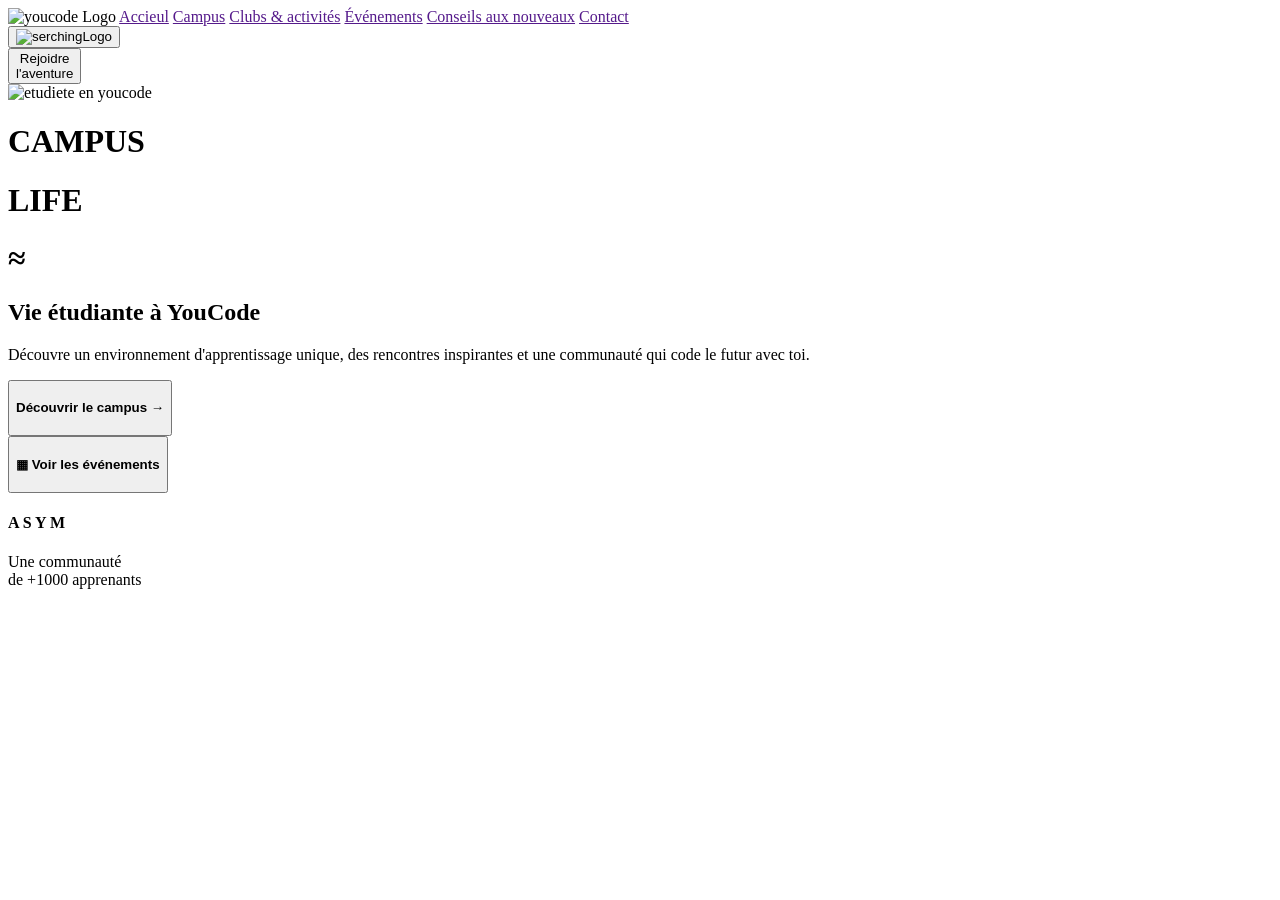
==== index.html @ dc903fa4 "des modifications + and finish hero section" ====
<!DOCTYPE html>
<html>
    
<head>
    <meta charset="UTF-8">
    <meta name="viewport" content="width=device-width, initial-scale=1.0">
    <title>youcode</title>
</head>
<body>
    <header>
        <div>
            <img src="images/youcodeLogo.png" alt="youcode Logo" width="120" height="25">
            <a href="" width="50" height="11" >Accieul</a>
            <a href="" width="60" height="11">Campus</a>
            <a href="" width="99" height="11">Clubs & activités</a>
            <a href="" width="80" height="11">Événements</a>
            <a href="" width="130" height="11">Conseils aux nouveaux</a>
            <a href="" width="65" height="11">Contact</a>
            <div>
                <button class="serchinglogo">
                    <img src="images/serchingLogo.png" alt="serchingLogo" width="42" height="36">
                </button>
            </div>
            <div>
                <button class="inscription">Rejoidre<br>l'aventure</button>
            </div>
        </div>
    </header>
    <div>
        <div>
            <img src="images/firstAff.jpg" alt="etudiete en youcode" width="589" height="461">
        </div>
        <div>
            <h1>CAMPUS</h1>
        </div>
        <div>
            <h1>LIFE</h1>
        </div>
        <div>
            <h1>≈</h1>
        </div>  
        <div>
            <h2>Vie étudiante à YouCode</h2>
        </div>  
        <div>
            <p>
            Découvre un environnement d'apprentissage unique,
            des rencontres inspirantes et une communauté qui code
            le futur avec toi.
            </p>
        </div>
        <div>
            <button>
                <h4>Découvrir le campus →</h4>
            </button>
        </div>
        <div>
            <button>
                <h4>▦  Voir les événements</h4>
            </button>
        </div>
        <div>
            <h4>A S Y M</h4>
        </div>
        <div>
            <p>Une communauté<br>
                de +1000 apprenants
            </p>
        </div>
    </div>
    


</body>
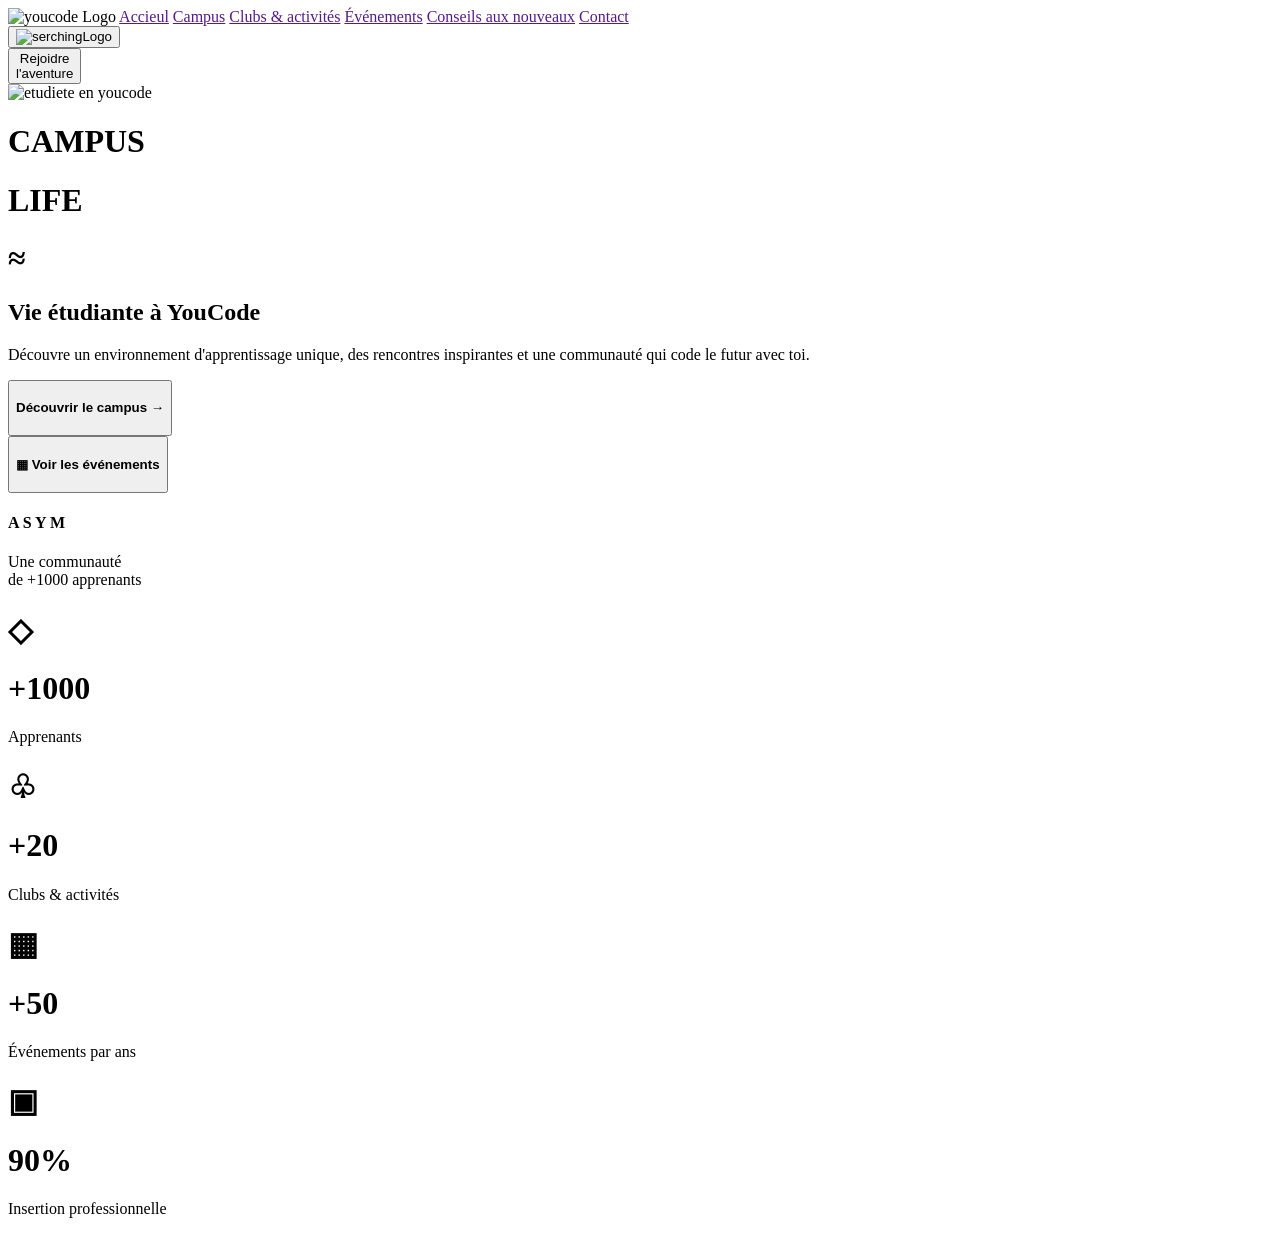
==== commit 4864d2e1: "adding the third part" ====
--- a/index.html
+++ b/index.html
@@ -68,7 +68,30 @@
             </p>
         </div>
     </div>
-    
+    <div>
+        <div>
+            <div><h1>◇</h1></div>
+            <div><h1>+1000</h1></div>
+            <div><p>Apprenants</p></div>
+        </div>
+        <div>
+            <div><h1>♧</h1></div>
+            <div><h1>+20</h1></div>
+            <div><p>Clubs & activités</p></div>
+        </div>
+        <div>
+            <div><h1>▦</h1></div>
+            <div><h1>+50</h1></div>
+            <div><p>Événements par ans</p></div>
+        </div>
+        <div>
+            <div><h1>▣</h1></div>
+            <div><h1>90%</h1></div>
+            <div><p>Insertion professionnelle</p></div>
+        </div>
+
+    </div>
+
 
 
 </body>
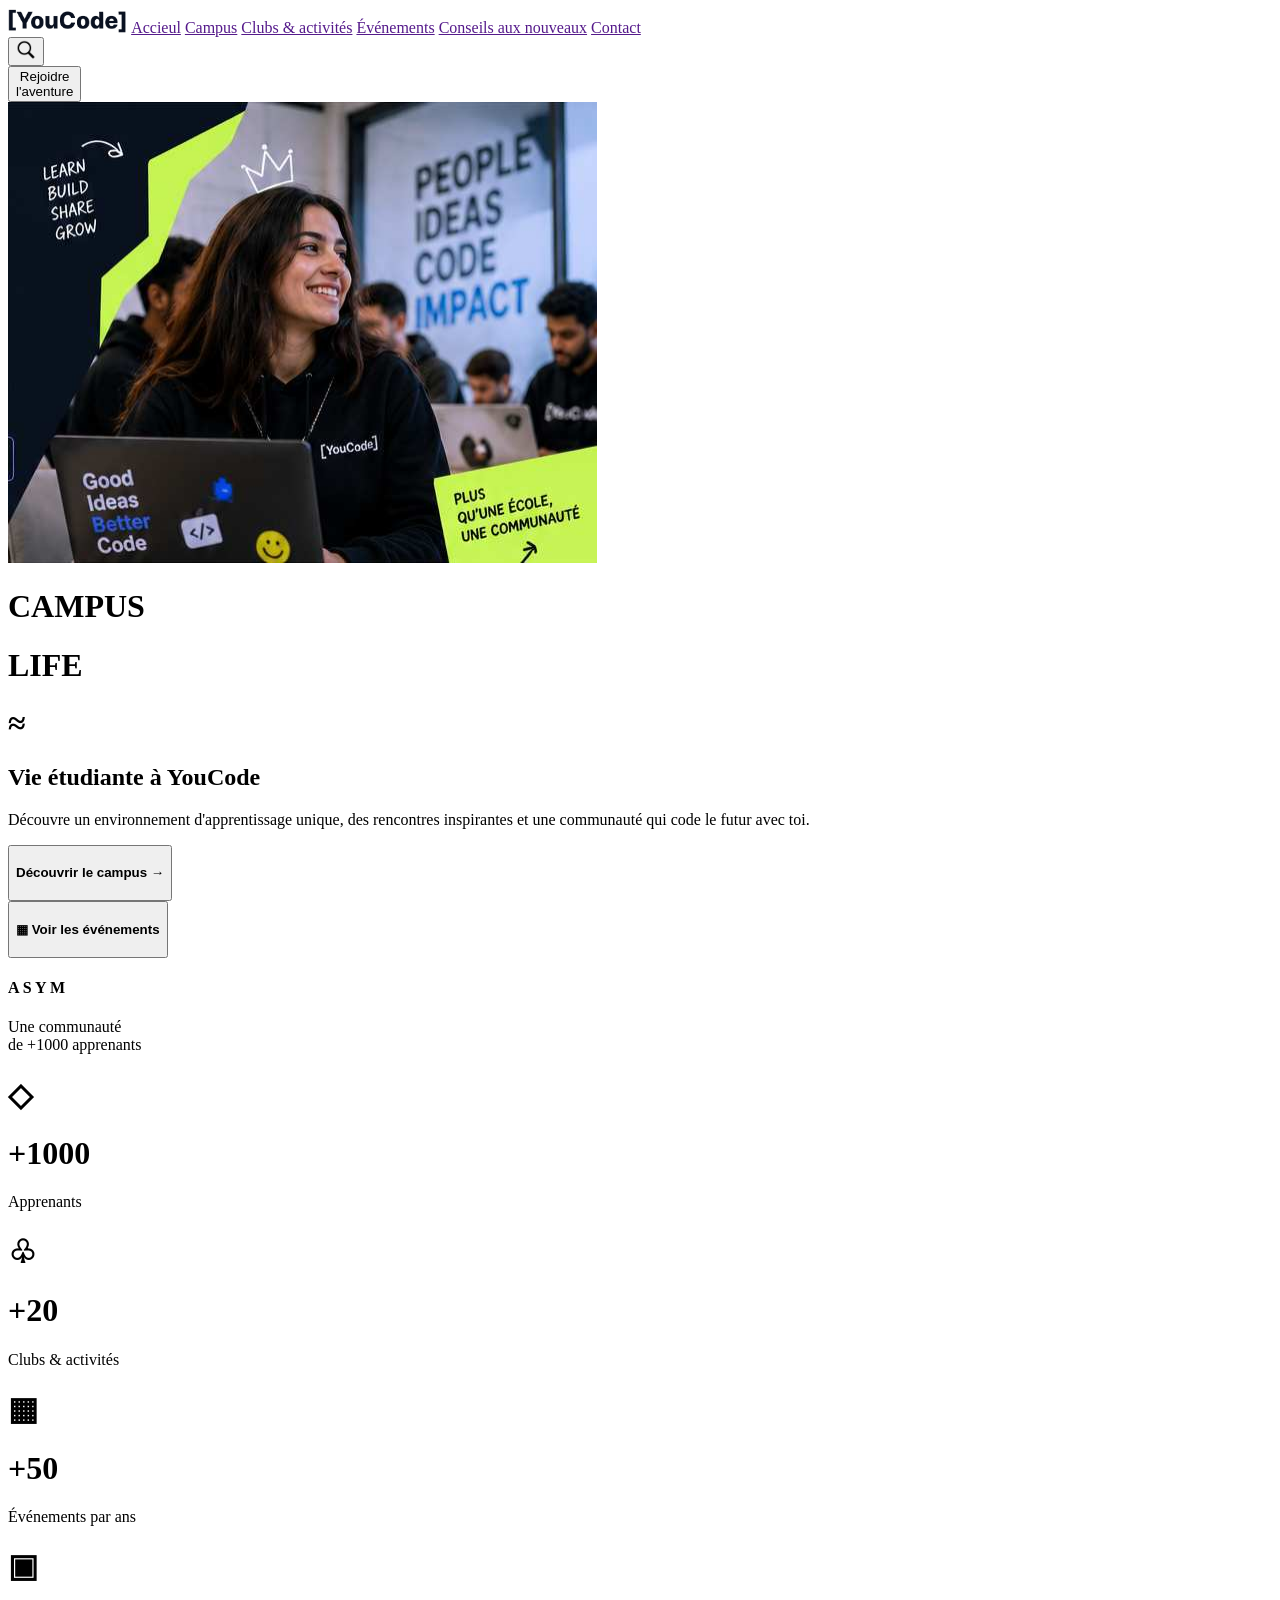
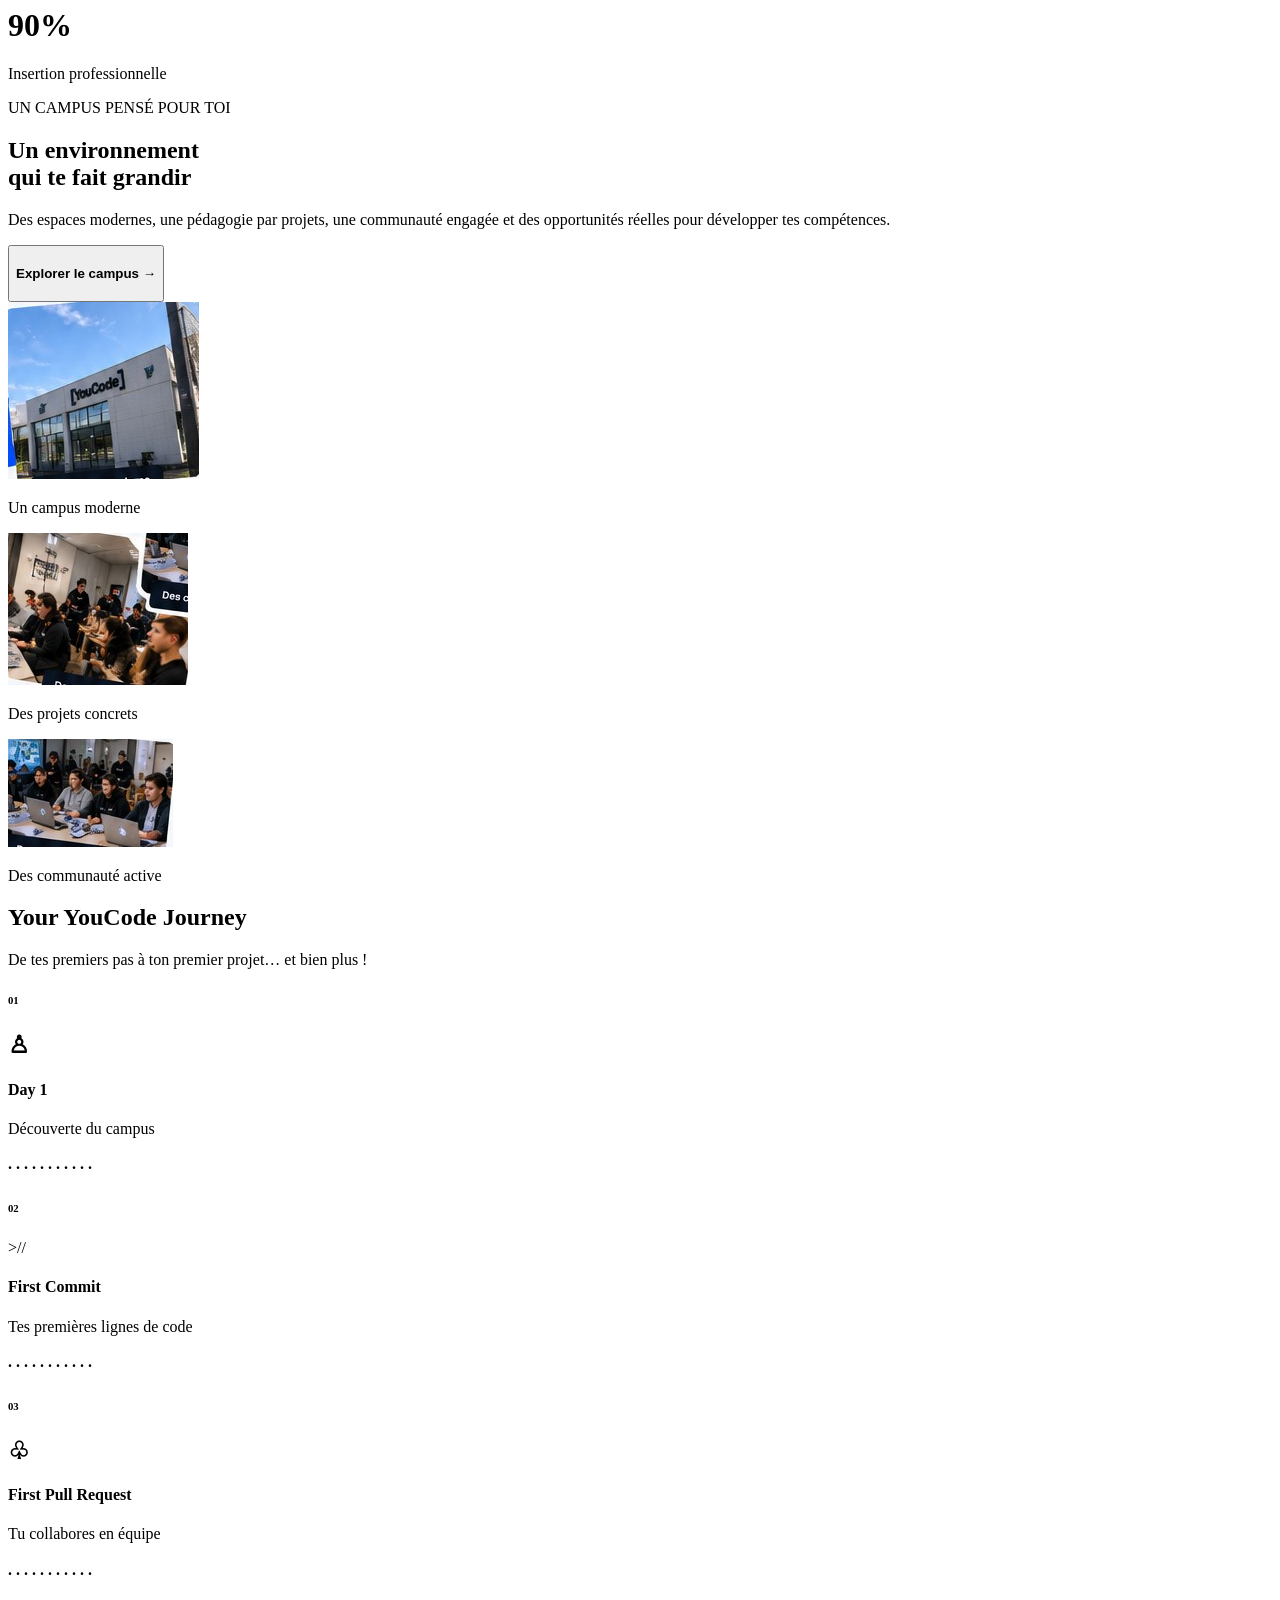
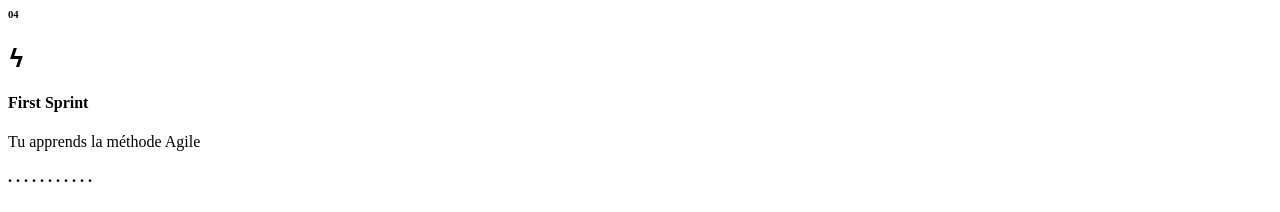
==== commit dda93a7f: "rename the sections to and now working on parcours (liste ordonnée)" ====
--- a/index.html
+++ b/index.html
@@ -1,24 +1,25 @@
 <!DOCTYPE html>
 <html>
-    
+
 <head>
     <meta charset="UTF-8">
     <meta name="viewport" content="width=device-width, initial-scale=1.0">
-    <title>youcode</title>
+    <title>Accieul</title>
 </head>
+
 <body>
     <header>
         <div>
             <img src="images/youcodeLogo.png" alt="youcode Logo" width="120" height="25">
-            <a href="" width="50" height="11" >Accieul</a>
-            <a href="" width="60" height="11">Campus</a>
-            <a href="" width="99" height="11">Clubs & activités</a>
-            <a href="" width="80" height="11">Événements</a>
-            <a href="" width="130" height="11">Conseils aux nouveaux</a>
-            <a href="" width="65" height="11">Contact</a>
+            <a href="" >Accieul</a>
+            <a href="" >Campus</a>
+            <a href="" >Clubs & activités</a>
+            <a href="" >Événements</a>
+            <a href="" >Conseils aux nouveaux</a>
+            <a href="" >Contact</a>
             <div>
                 <button class="serchinglogo">
-                    <img src="images/serchingLogo.png" alt="serchingLogo" width="42" height="36">
+                    <img src="images/serchingLogo.png" alt="serchingLogo" width="20" height="20">
                 </button>
             </div>
             <div>
@@ -26,72 +27,268 @@
             </div>
         </div>
     </header>
-    <div>
-        <div>
-            <img src="images/firstAff.jpg" alt="etudiete en youcode" width="589" height="461">
-        </div>
-        <div>
-            <h1>CAMPUS</h1>
-        </div>
-        <div>
-            <h1>LIFE</h1>
-        </div>
-        <div>
-            <h1>≈</h1>
-        </div>  
-        <div>
-            <h2>Vie étudiante à YouCode</h2>
-        </div>  
+
+    <section1>
+        <div>
+            <div>
+                <img src="images/firstAff.jpg" alt="etudiete en youcode" width="589" height="461">
+            </div>
+            <div>
+                <h1>CAMPUS</h1>
+            </div>
+            <div>
+                <h1>LIFE</h1>
+            </div>
+            <div>
+                <h1>≈</h1>
+            </div>
+            <div>
+                <h2>Vie étudiante à YouCode</h2>
+            </div>
+            <div>
+                <p>
+                    Découvre un environnement d'apprentissage unique,
+                    des rencontres inspirantes et une communauté qui code
+                    le futur avec toi.
+                </p>
+            </div>
+            <div>
+                <button>
+                    <h4>Découvrir le campus →</h4>
+                </button>
+            </div>
+            <div>
+                <button>
+                    <h4>▦ Voir les événements</h4>
+                </button>
+            </div>
+            <div>
+                <h4>A S Y M</h4>
+            </div>
+            <div>
+                <p>Une communauté<br>
+                    de +1000 apprenants
+                </p>
+            </div>
+        </div>
+
+    </section1>
+    <section2>
+        <div>
+            <div>
+                <div>
+                    <h1>◇</h1>
+                </div>
+                <div>
+                    <h1>+1000</h1>
+                </div>
+                <div>
+                    <p>Apprenants</p>
+                </div>
+            </div>
+            <div>
+                <div>
+                    <h1>♧</h1>
+                </div>
+                <div>
+                    <h1>+20</h1>
+                </div>
+                <div>
+                    <p>Clubs & activités</p>
+                </div>
+            </div>
+            <div>
+                <div>
+                    <h1>▦</h1>
+                </div>
+                <div>
+                    <h1>+50</h1>
+                </div>
+                <div>
+                    <p>Événements par ans</p>
+                </div>
+            </div>
+            <div>
+                <div>
+                    <h1>▣</h1>
+                </div>
+                <div>
+                    <h1>90%</h1>
+                </div>
+                <div>
+                    <p>Insertion professionnelle</p>
+                </div>
+            </div>
+        </div>
+
+    </section2>
+    <section3>
+        <div><p>UN CAMPUS PENSÉ POUR TOI</p></div>
+        <div><h2>Un environnement<br>
+            qui te fait grandir</h2>
+        </div>
+        <div><p>Des espaces modernes, une pédagogie par projets,
+            une communauté engagée et des opportunités
+            réelles pour développer tes compétences.</p>
+        </div>
+        <div>
+            <button>
+                <h4>
+                Explorer le campus →
+                </h4>
+            </button>
+        </div>
+        <div>
+            <img src="images/pic3.jpg" alt="un campus moderne">
+        </div>
+        <div>
+            <p>Un campus moderne</p>
+        </div>
+        <div>
+            <img src="images/pic2.jpg" alt="Des projets concrets">
+        </div>
         <div>
             <p>
-            Découvre un environnement d'apprentissage unique,
-            des rencontres inspirantes et une communauté qui code
-            le futur avec toi.
+               Des projets concrets 
             </p>
         </div>
         <div>
-            <button>
-                <h4>Découvrir le campus →</h4>
-            </button>
-        </div>
-        <div>
-            <button>
-                <h4>▦  Voir les événements</h4>
-            </button>
-        </div>
-        <div>
-            <h4>A S Y M</h4>
-        </div>
-        <div>
-            <p>Une communauté<br>
-                de +1000 apprenants
+            <img src="images/pic1.jpg" alt="Des communauté active">
+        </div>
+        <div>
+            <p>
+                Des communauté active
             </p>
         </div>
-    </div>
-    <div>
-        <div>
-            <div><h1>◇</h1></div>
-            <div><h1>+1000</h1></div>
-            <div><p>Apprenants</p></div>
-        </div>
-        <div>
-            <div><h1>♧</h1></div>
-            <div><h1>+20</h1></div>
-            <div><p>Clubs & activités</p></div>
-        </div>
-        <div>
-            <div><h1>▦</h1></div>
-            <div><h1>+50</h1></div>
-            <div><p>Événements par ans</p></div>
-        </div>
-        <div>
-            <div><h1>▣</h1></div>
-            <div><h1>90%</h1></div>
-            <div><p>Insertion professionnelle</p></div>
-        </div>
-
-    </div>
-
-
-
-</body>
+    </section3>
+    <section4>
+        <div>
+            <h2>
+                Your YouCode Journey
+            </h2>
+        </div>
+        <div>
+            <p>
+                De tes premiers pas à ton premier projet… et bien plus !
+            </p>
+        </div>
+        <div>
+            <div>
+                <h6>
+                    01
+                </h6>
+            </div>
+            <div>
+                <h2>
+                    ♙
+                </h2>
+            </div>
+            <div>
+                <h4>
+                    Day 1
+                </h4>
+            </div>
+            <div>
+                <p>
+                    Découverte
+                    du campus
+                </p>
+            </div>
+            <div>
+                <h4>
+                    · · · · · · · · · · ·
+                </h4>
+            </div>
+        </div>
+        <div>
+            <div>
+                <h6>
+                    02
+                </h6>
+            </div>
+            <div>
+                >//     
+            </div>
+            <div>
+                <h4>First Commit</h4>
+            </div>
+            <div>
+                <p>
+                    Tes premières
+                    lignes de code
+                </p>
+            </div>
+            <div>
+                <h4>
+                    · · · · · · · · · · ·
+                </h4>
+            </div>
+        </div>
+        <div>
+            <div>
+                <h6>
+                    03
+                </h6>
+            </div>
+            <div>
+                <h2>
+                    ♧
+                </h2>
+            </div>
+            <div>
+                <h4>
+                    First Pull Request
+                </h4>
+            </div>
+            <div>
+                <p>
+                    Tu collabores
+                    en équipe
+                </p>
+            </div>
+            <div>
+                <h4>
+                    · · · · · · · · · · ·
+                </h4>
+            </div>
+        </div>
+        <div>
+            <div>
+                <h6>
+                    04
+                </h6>
+            </div>
+            <div>
+                <h2>
+                    ϟ
+                </h2>
+            </div>
+            <div>
+                <h4>
+                    First Sprint
+                </h4>
+            </div>
+            <div>
+                <p>
+                    Tu apprends
+                    la méthode Agile
+                </p>
+            </div>
+            <div>
+                <h4>
+                    · · · · · · · · · · ·
+                </h4>
+            </div>
+        </div>
+        <div>
+
+
+            
+        </div>
+    </section4>
+
+    
+
+
+
+</body>
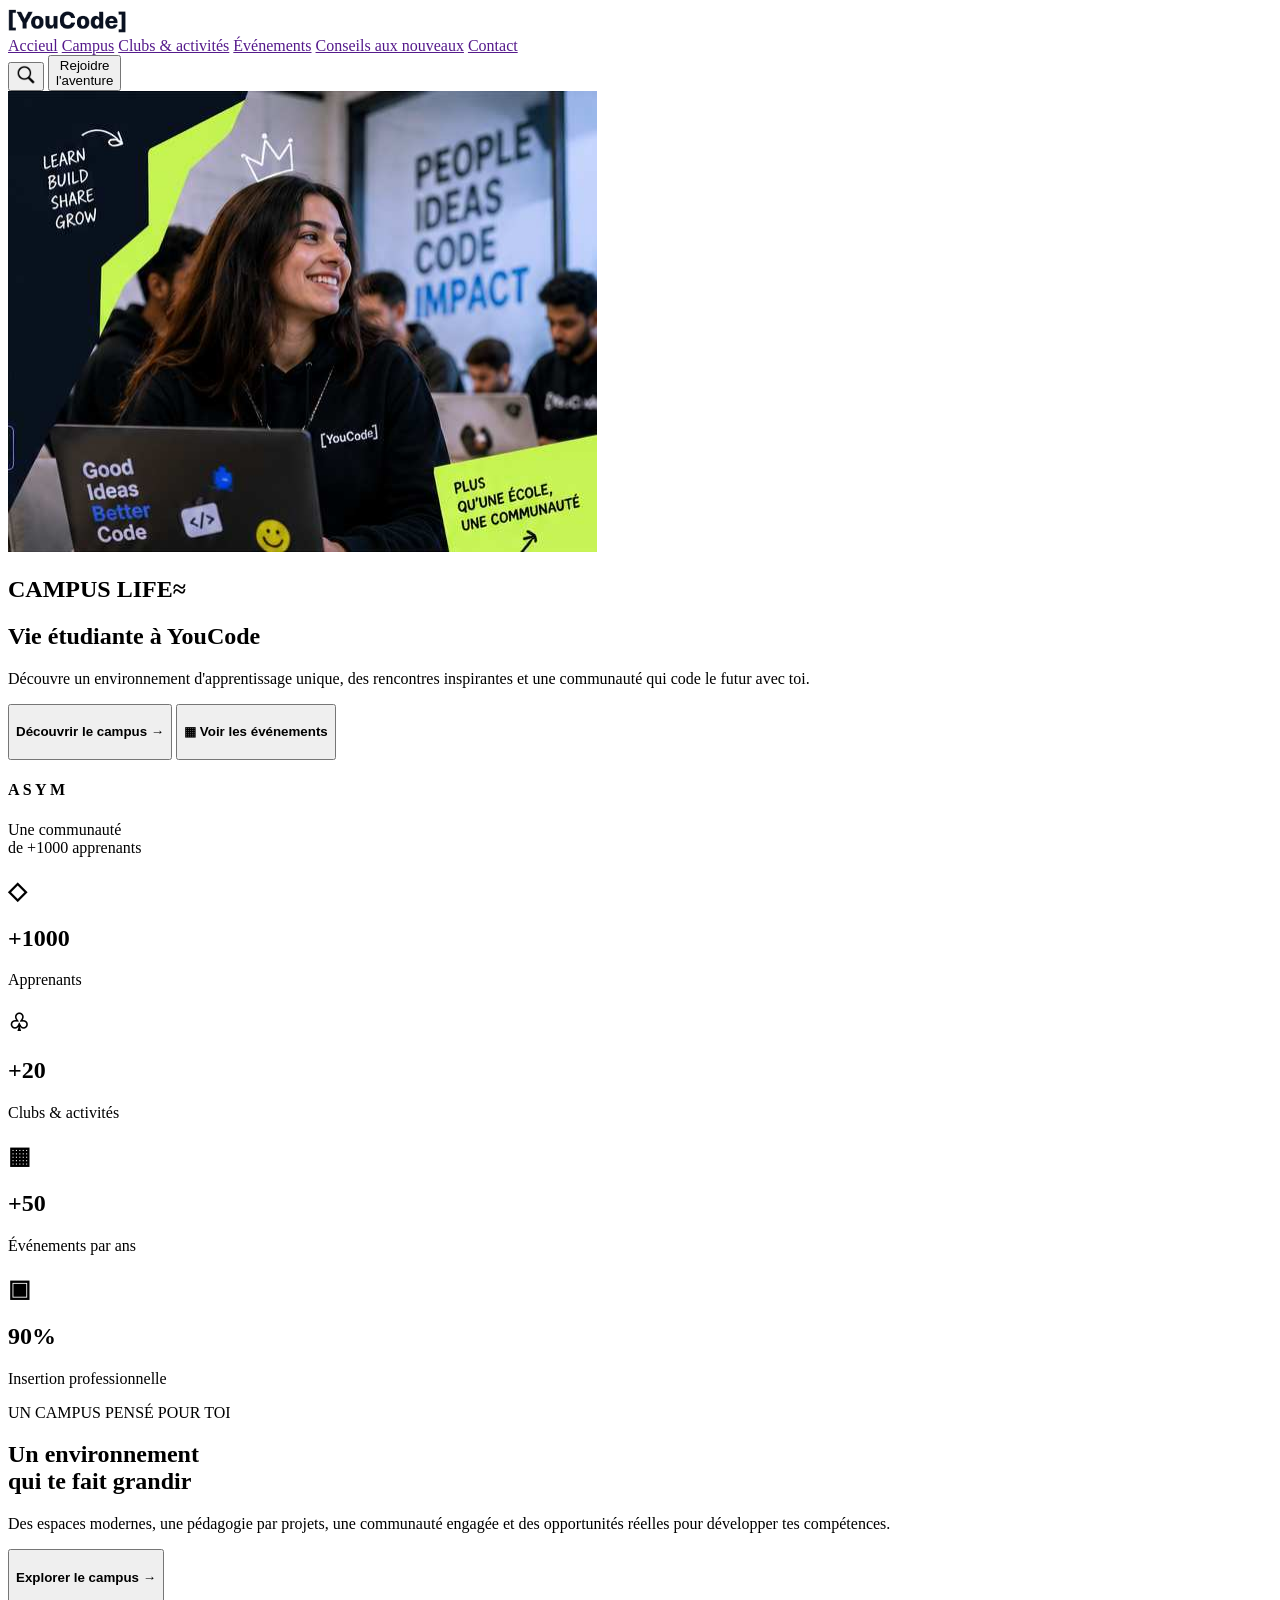
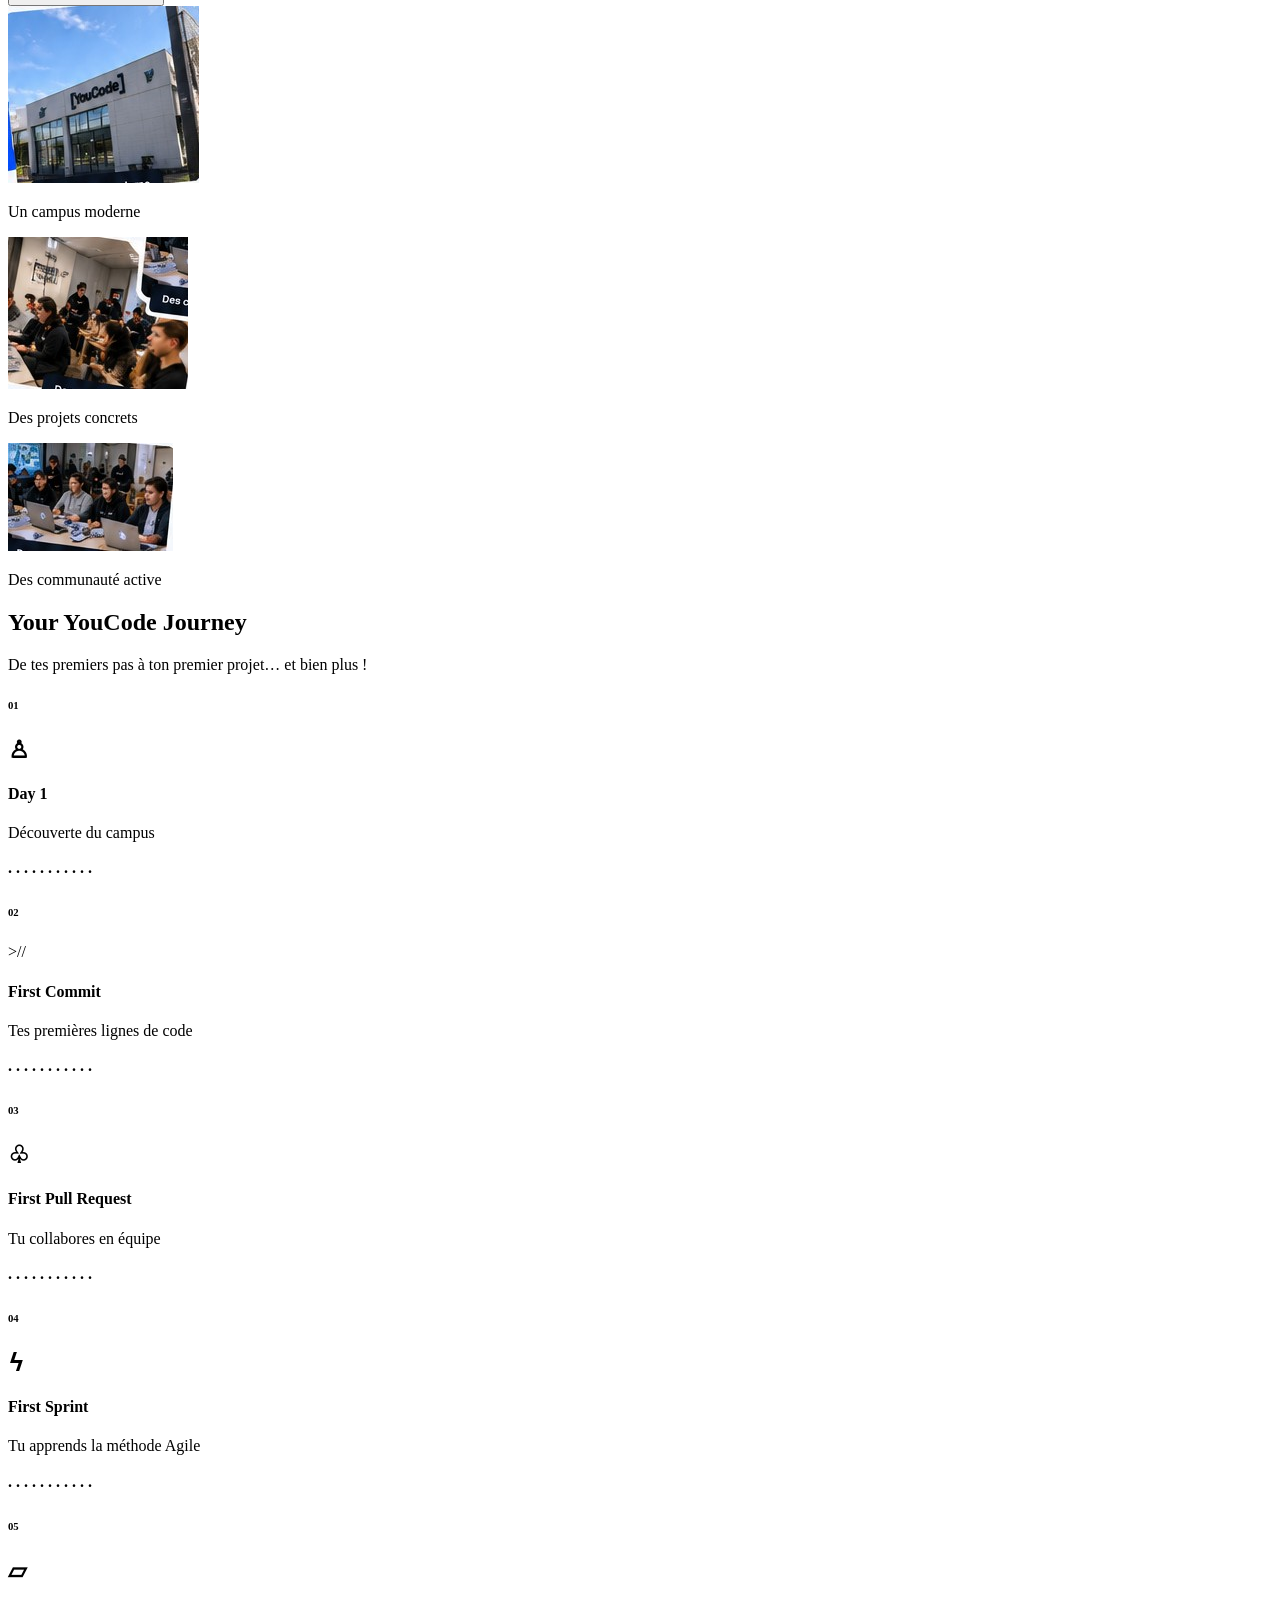
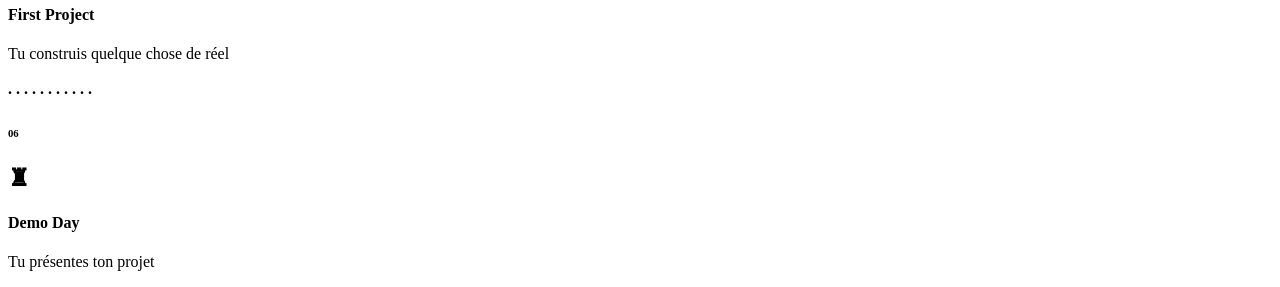
==== commit 2b51c426: "mini styling page acceuil" ====
--- a/index.html
+++ b/index.html
@@ -1,79 +1,72 @@
 <!DOCTYPE html>
-<html>
+<html lang="en">
 
 <head>
     <meta charset="UTF-8">
     <meta name="viewport" content="width=device-width, initial-scale=1.0">
     <title>Accieul</title>
+    <link rel="stylesheet" href="css/style.css">
 </head>
 
 <body>
     <header>
         <div>
             <img src="images/youcodeLogo.png" alt="youcode Logo" width="120" height="25">
-            <a href="" >Accieul</a>
-            <a href="" >Campus</a>
-            <a href="" >Clubs & activités</a>
-            <a href="" >Événements</a>
-            <a href="" >Conseils aux nouveaux</a>
-            <a href="" >Contact</a>
-            <div>
-                <button class="serchinglogo">
-                    <img src="images/serchingLogo.png" alt="serchingLogo" width="20" height="20">
-                </button>
-            </div>
-            <div>
-                <button class="inscription">Rejoidre<br>l'aventure</button>
-            </div>
-        </div>
+        </div>
+        <nav>
+            <a class="acc" href="">Accieul</a>
+            <a href="">Campus</a>
+            <a href="">Clubs & activités</a>
+            <a href="">Événements</a>
+            <a href="">Conseils aux nouveaux</a>
+            <a href="">Contact</a>
+
+        </nav>
+        <div> <button class="serchinglogo">
+                <img src="images/serchingLogo.png" alt="serchingLogo" width="20" height="20">
+            </button>
+            <button class="inscription">Rejoidre<br>l'aventure</button>
+        </div>
+
+
     </header>
 
-    <section1>
-        <div>
-            <div>
-                <img src="images/firstAff.jpg" alt="etudiete en youcode" width="589" height="461">
-            </div>
-            <div>
-                <h1>CAMPUS</h1>
-            </div>
-            <div>
-                <h1>LIFE</h1>
-            </div>
-            <div>
-                <h1>≈</h1>
-            </div>
-            <div>
-                <h2>Vie étudiante à YouCode</h2>
-            </div>
-            <div>
-                <p>
-                    Découvre un environnement d'apprentissage unique,
-                    des rencontres inspirantes et une communauté qui code
-                    le futur avec toi.
-                </p>
-            </div>
-            <div>
-                <button>
-                    <h4>Découvrir le campus →</h4>
-                </button>
-            </div>
-            <div>
-                <button>
-                    <h4>▦ Voir les événements</h4>
-                </button>
-            </div>
+    <section class="hero">
+        <img src="images/firstAff.jpg" alt="etudiete en youcode" width="589" height="461">
+        <div class="hero2">
+
+
+            <h1>CAMPUS <span class="life">LIFE</span><span class="tirer">≈</span></h1>
+            <h2>Vie étudiante à YouCode</h2>
+
+
+            <p>
+                Découvre un environnement d'apprentissage unique,
+                des rencontres inspirantes et une communauté qui code
+                le futur avec toi.
+            </p>
+
+
+
+            <button>
+                <h4>Découvrir le campus →</h4>
+            </button>
+            <button>
+                <h4>▦ Voir les événements</h4>
+            </button>
+
             <div>
                 <h4>A S Y M</h4>
-            </div>
-            <div>
+
+
                 <p>Une communauté<br>
                     de +1000 apprenants
                 </p>
             </div>
         </div>
 
-    </section1>
-    <section2>
+    </section>
+    <section class="statistique">
         <div>
             <div>
                 <div>
@@ -121,20 +114,24 @@
             </div>
         </div>
 
-    </section2>
-    <section3>
-        <div><p>UN CAMPUS PENSÉ POUR TOI</p></div>
-        <div><h2>Un environnement<br>
-            qui te fait grandir</h2>
-        </div>
-        <div><p>Des espaces modernes, une pédagogie par projets,
-            une communauté engagée et des opportunités
-            réelles pour développer tes compétences.</p>
+    </section>
+    <section class="présentation du campus">
+        <div>
+            <p>UN CAMPUS PENSÉ POUR TOI</p>
+        </div>
+        <div>
+            <h2>Un environnement<br>
+                qui te fait grandir</h2>
+        </div>
+        <div>
+            <p>Des espaces modernes, une pédagogie par projets,
+                une communauté engagée et des opportunités
+                réelles pour développer tes compétences.</p>
         </div>
         <div>
             <button>
                 <h4>
-                Explorer le campus →
+                    Explorer le campus →
                 </h4>
             </button>
         </div>
@@ -149,7 +146,7 @@
         </div>
         <div>
             <p>
-               Des projets concrets 
+                Des projets concrets
             </p>
         </div>
         <div>
@@ -160,8 +157,8 @@
                 Des communauté active
             </p>
         </div>
-    </section3>
-    <section4>
+    </section>
+    <section class="parcours">
         <div>
             <h2>
                 Your YouCode Journey
@@ -207,7 +204,7 @@
                 </h6>
             </div>
             <div>
-                >//     
+                >//
             </div>
             <div>
                 <h4>First Commit</h4>
@@ -281,13 +278,60 @@
             </div>
         </div>
         <div>
-
-
-            
-        </div>
-    </section4>
-
-    
+            <div>
+                <h6>
+                    05
+                </h6>
+            </div>
+            <div>
+                <h2>
+                    ▱
+                </h2>
+            </div>
+            <div>
+                <h4>
+                    First Project
+                </h4>
+            </div>
+            <div>
+                <p>
+                    Tu construis
+                    quelque chose de réel
+                </p>
+            </div>
+            <div>
+                <h4>
+                    · · · · · · · · · · ·
+                </h4>
+            </div>
+        </div>
+        <div>
+            <div>
+                <h6>
+                    06
+                </h6>
+            </div>
+            <div>
+                <h2>
+                    ♜
+                </h2>
+            </div>
+            <div>
+                <h4>
+                    Demo Day
+                </h4>
+            </div>
+            <div>
+                <p>
+                    Tu présentes
+                    ton projet
+                </p>
+            </div>
+
+        </div>
+    </section>
+
+
 
 
 
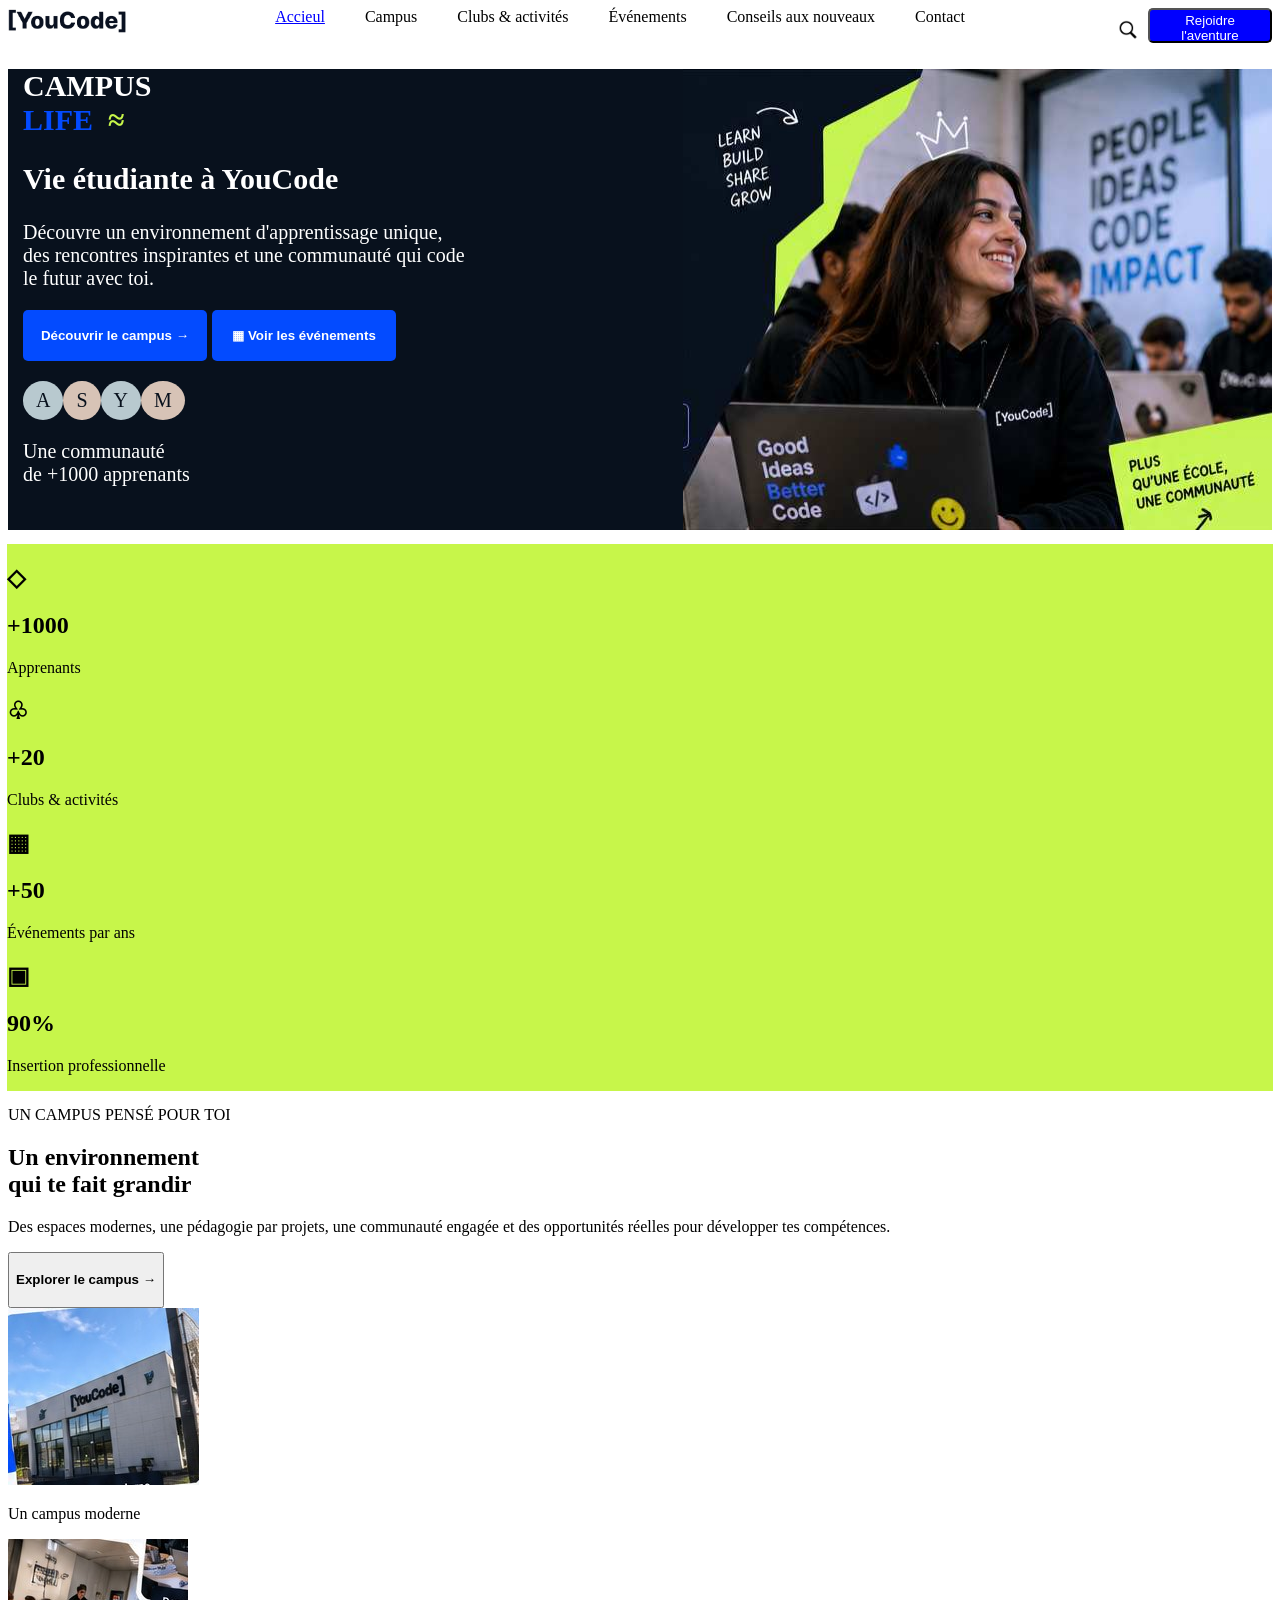
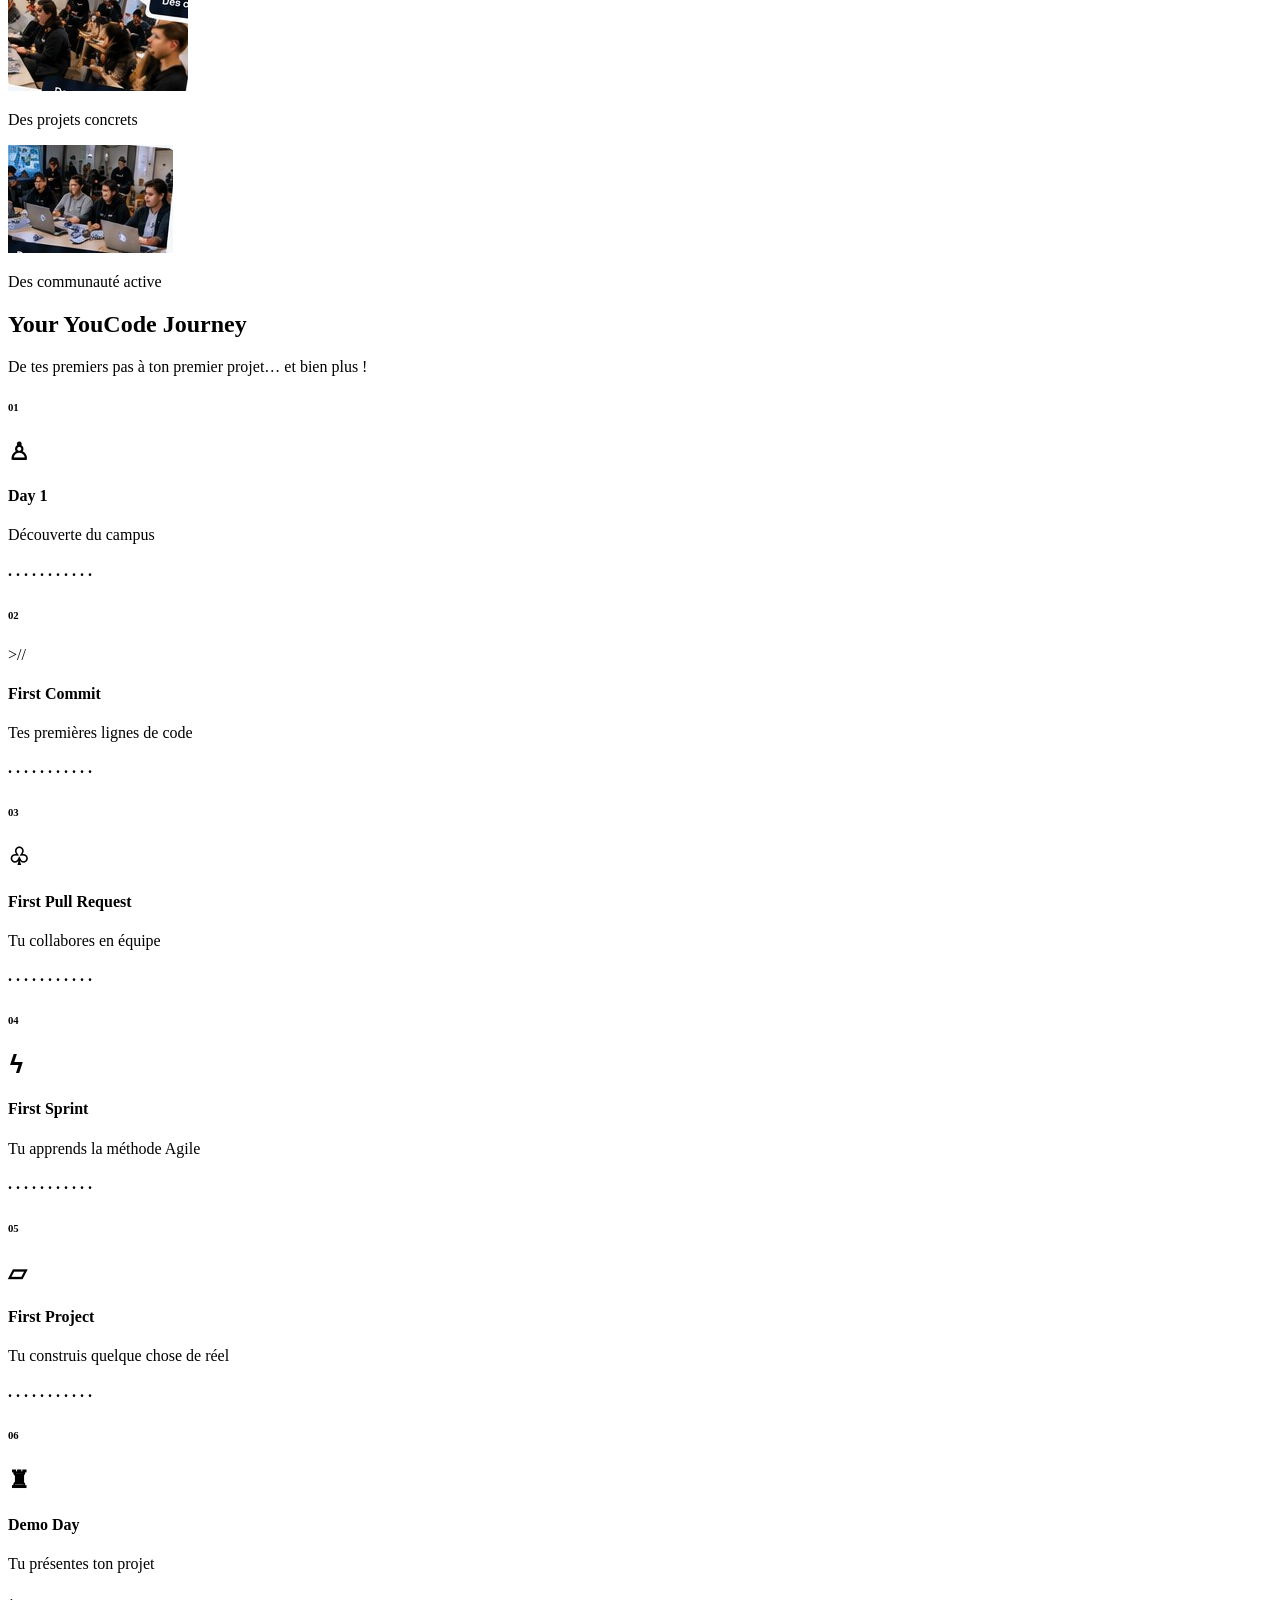
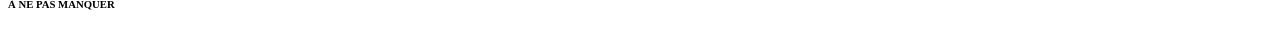
==== commit 76d0707e: "adding some modifications and styling more parties" ====
--- a/index.html
+++ b/index.html
@@ -14,51 +14,56 @@
             <img src="images/youcodeLogo.png" alt="youcode Logo" width="120" height="25">
         </div>
         <nav>
-            <a class="acc" href="">Accieul</a>
+            <a class="selected-link" href="">Accieul</a>
             <a href="">Campus</a>
             <a href="">Clubs & activités</a>
             <a href="">Événements</a>
             <a href="">Conseils aux nouveaux</a>
             <a href="">Contact</a>
-
+            
         </nav>
-        <div> <button class="serchinglogo">
+        <div> 
+            <button class="serchinglogo">
                 <img src="images/serchingLogo.png" alt="serchingLogo" width="20" height="20">
             </button>
-            <button class="inscription">Rejoidre<br>l'aventure</button>
-        </div>
-
-
+            <button class="inscriptionButton">Rejoidre<br>l'aventure</button>
+        </div>
+        
+        
     </header>
-
     <section class="hero">
-        <img src="images/firstAff.jpg" alt="etudiete en youcode" width="589" height="461">
+        <div class="hero1">
+            <img src="images/firstAff.jpg" alt="etudiente en youcode" width="589" height="461">
+        </div>
         <div class="hero2">
-
-
-            <h1>CAMPUS <span class="life">LIFE</span><span class="tirer">≈</span></h1>
+            
+            
+            <h1>CAMPUS <br><span class="h1blue">LIFE</span ><span class="simbole">&nbsp;&nbsp;≈ </span> </h1>
             <h2>Vie étudiante à YouCode</h2>
-
-
+            
+            
             <p>
-                Découvre un environnement d'apprentissage unique,
-                des rencontres inspirantes et une communauté qui code
+                Découvre un environnement d'apprentissage unique,<br>
+                des rencontres inspirantes et une communauté qui code<br>
                 le futur avec toi.
             </p>
-
-
-
+            
+            
+            
             <button>
                 <h4>Découvrir le campus →</h4>
             </button>
             <button>
                 <h4>▦ Voir les événements</h4>
             </button>
-
-            <div>
-                <h4>A S Y M</h4>
-
-
+            
+            <div class="cercles">
+                <span class="cercle1-3">A</span>
+                <span class="cercle2-4">S</span>
+                <span class="cercle1-3">Y</span>
+                <span class="cercle2-4">M</span>
+            </div>
+            <div>
                 <p>Une communauté<br>
                     de +1000 apprenants
                 </p>
@@ -330,6 +335,10 @@
 
         </div>
     </section>
+    <section class="evenement">
+        <h6>À NE PAS MANQUER</h6>
+
+    </section>
 
 
 
--- a/css/style.css
+++ b/css/style.css
@@ -0,0 +1,92 @@
+header{
+    display:flex;
+    justify-content: space-between;
+}
+.serchinglogo{
+    border-radius:10px ;
+    border-color: white;
+    background-color: #FFFFFF;
+    border: 0px;
+
+}
+.inscriptionButton{
+    border-radius: 5px;
+    padding: 3px ;
+    background-color: blue;
+    color: white;
+    width: 124px;
+    height: 35px;
+}
+header a{
+    text-decoration: none;
+    color: black;
+}
+nav{
+    display: flex;
+    gap:40px;
+}
+.selected-link{
+    text-decoration: underline;
+    color: blue;
+}
+.hero img{
+    float: right;
+}
+.hero{
+    color: white;
+    background-color : #08111D;
+
+}
+.hero2 {
+    height: 461px;
+    font-size: 20px;
+    border: 10px;
+}
+.h1blue{
+    color: #034BFF;
+    justify-content: space-between;
+}
+.simbole{
+    color: #C7F64A;
+}
+.hero button{
+    color: white;
+    background-color: #034BFF;
+    border: 0px;
+    border-radius: 5px;
+    width: 184px;
+    height: 42px;
+    padding-bottom: 50px;
+    margin-bottom: 20px;
+    
+}
+.cercles{
+    display: flex;
+}
+.cercle1-3{
+    color: #08111D;
+    background-color: #B8C9CF;
+    border-radius:50%;
+    padding: 8px 13px;
+    
+}
+.cercle2-4{
+    color: #08111D;
+    background-color: #D7C3B6;
+    border-radius: 50%;
+    padding: 8px 13px;
+}
+.cecles{
+    display: flex;
+}
+
+.hero2{
+    margin: 15px;
+}
+.statistique{
+    background-color: #C7F64A;
+    margin: -1px;;
+    display: flex;
+    
+}
+
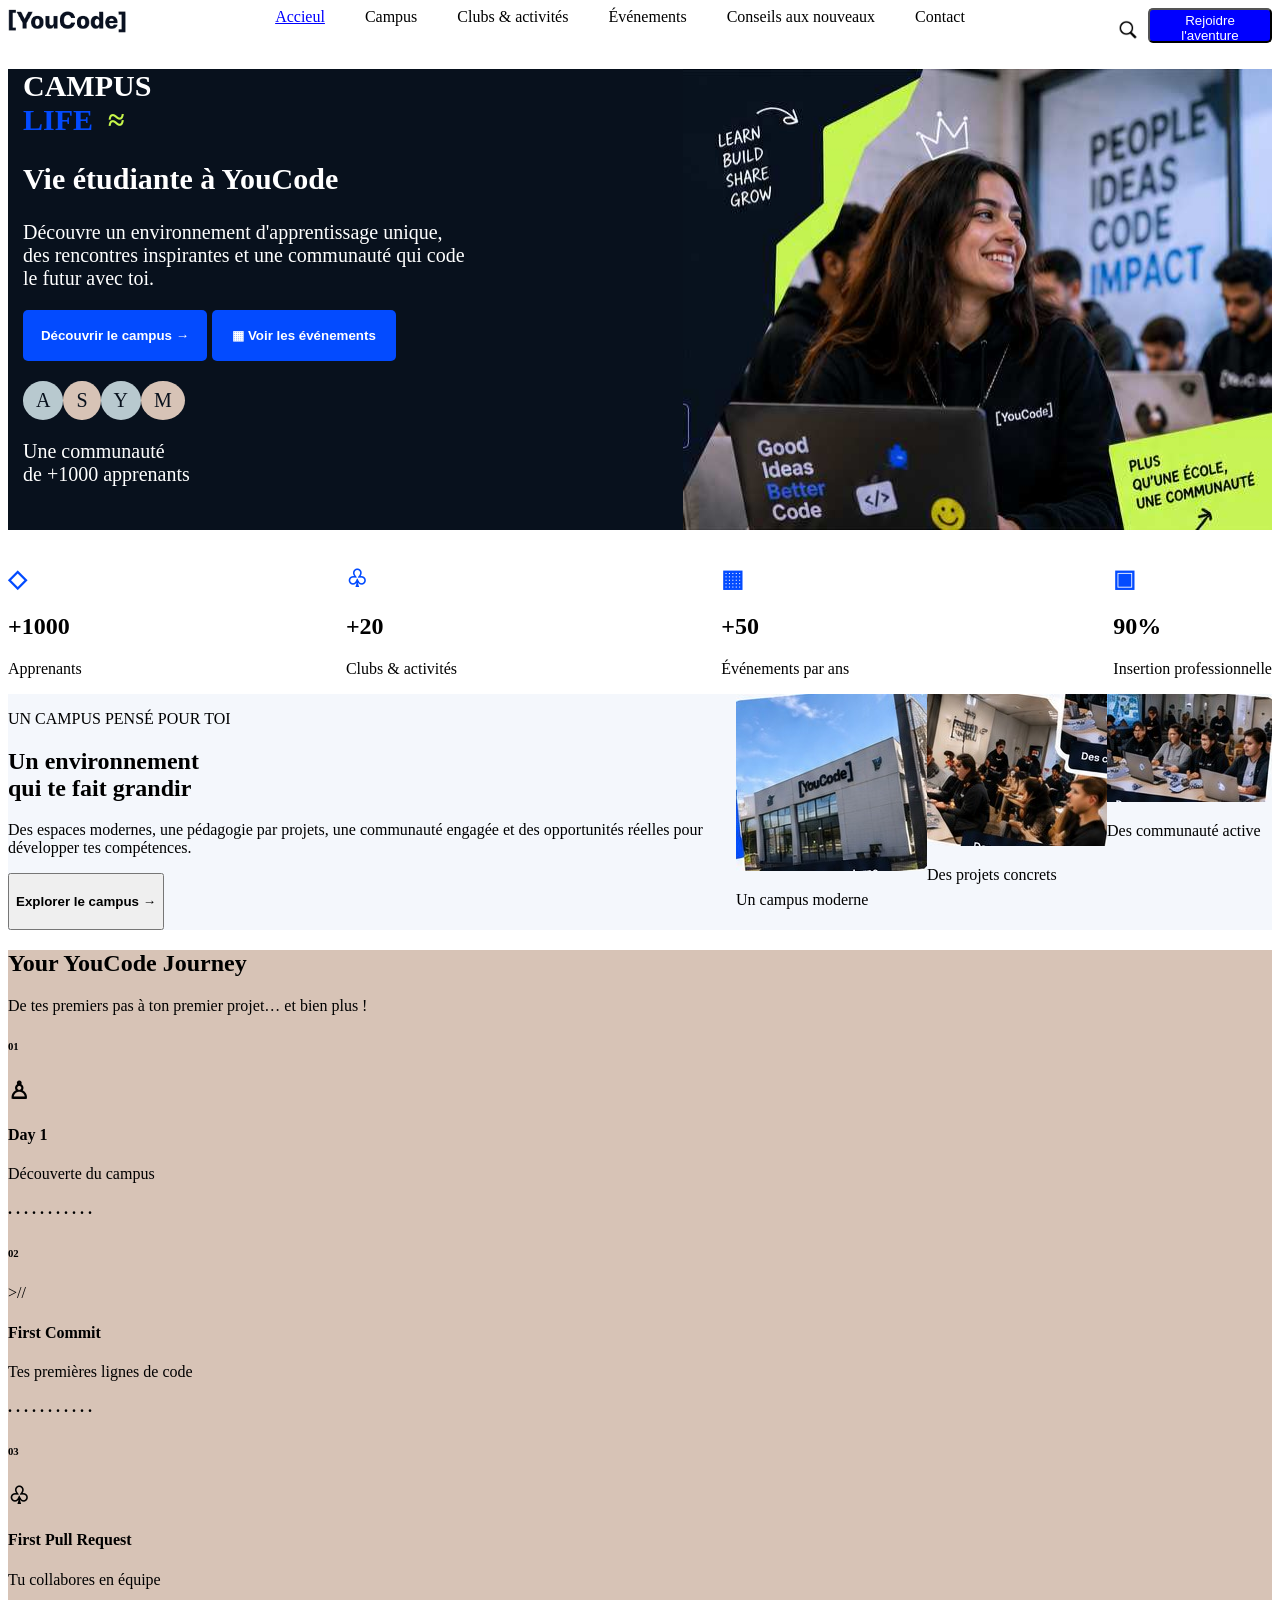
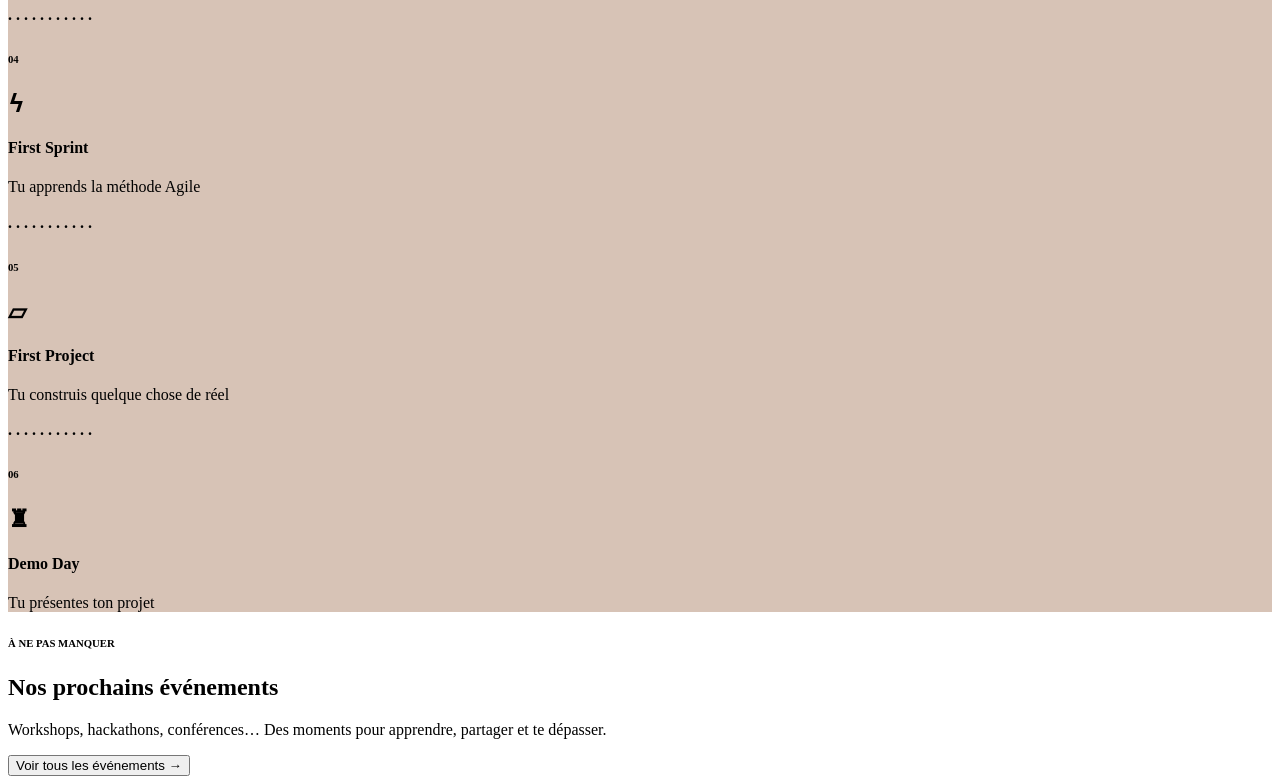
==== commit 0c389922: "modification of some problems and styling selection of campuses" ====
--- a/index.html
+++ b/index.html
@@ -26,7 +26,14 @@
             <button class="serchinglogo">
                 <img src="images/serchingLogo.png" alt="serchingLogo" width="20" height="20">
             </button>
-            <button class="inscriptionButton">Rejoidre<br>l'aventure</button>
+            
+            
+                <a href="login.html">
+                    <button class="inscriptionButton">
+                    Rejoidre<br>l'aventure
+                    </button>
+                </a>
+               
         </div>
         
         
@@ -71,11 +78,11 @@
         </div>
 
     </section>
-    <section class="statistique">
-        <div>
-            <div>
-                <div>
-                    <h1>◇</h1>
+    <section >
+        <div class="statistique">
+            <div>
+                <div>
+                    <h2>◇</h2>
                 </div>
                 <div>
                     <h1>+1000</h1>
@@ -86,7 +93,7 @@
             </div>
             <div>
                 <div>
-                    <h1>♧</h1>
+                    <h2>♧</h2>
                 </div>
                 <div>
                     <h1>+20</h1>
@@ -97,7 +104,7 @@
             </div>
             <div>
                 <div>
-                    <h1>▦</h1>
+                    <h2>▦</h2>
                 </div>
                 <div>
                     <h1>+50</h1>
@@ -108,7 +115,7 @@
             </div>
             <div>
                 <div>
-                    <h1>▣</h1>
+                    <h2>▣</h2>
                 </div>
                 <div>
                     <h1>90%</h1>
@@ -120,47 +127,58 @@
         </div>
 
     </section>
-    <section class="présentation du campus">
-        <div>
-            <p>UN CAMPUS PENSÉ POUR TOI</p>
-        </div>
-        <div>
-            <h2>Un environnement<br>
-                qui te fait grandir</h2>
-        </div>
-        <div>
-            <p>Des espaces modernes, une pédagogie par projets,
-                une communauté engagée et des opportunités
-                réelles pour développer tes compétences.</p>
-        </div>
-        <div>
-            <button>
-                <h4>
-                    Explorer le campus →
-                </h4>
-            </button>
-        </div>
-        <div>
-            <img src="images/pic3.jpg" alt="un campus moderne">
-        </div>
-        <div>
-            <p>Un campus moderne</p>
-        </div>
-        <div>
-            <img src="images/pic2.jpg" alt="Des projets concrets">
-        </div>
-        <div>
-            <p>
-                Des projets concrets
-            </p>
-        </div>
-        <div>
-            <img src="images/pic1.jpg" alt="Des communauté active">
-        </div>
-        <div>
-            <p>
-                Des communauté active
-            </p>
+    <section class="présentation-du-campus">
+        <div class="campuss">
+            <div class="exploration-camp">
+                <div>
+                    <p>UN CAMPUS PENSÉ POUR TOI</p>
+                </div>
+                <div>
+                    <h2>Un environnement<br>
+                        qui te fait grandir</h2>
+                </div>
+                <div>
+                    <p>Des espaces modernes, une pédagogie par projets,
+                        une communauté engagée et des opportunités
+                        réelles pour développer tes compétences.</p>
+                </div>
+                <div>
+                    <button>
+                        <h4>
+                            Explorer le campus →
+                        </h4>
+                    </button>
+                </div>
+            </div>
+            <div>
+        </div>
+        <div>
+            <div>
+                <img src="images/pic3.jpg" alt="un campus moderne">
+            </div>
+            <div>
+                <p>Un campus moderne</p>
+            </div>
+        </div>
+        <div>
+            <div>
+                <img src="images/pic2.jpg" alt="Des projets concrets">
+            </div>
+            <div>
+                <p>
+                    Des projets concrets
+                </p>
+            </div>
+        </div>
+        <div>
+            <div>
+                <img src="images/pic1.jpg" alt="Des communauté active">
+            </div>
+            <div>
+                <p>
+                    Des communauté active
+                </p>
+            </div>
         </div>
     </section>
     <section class="parcours">
@@ -336,7 +354,20 @@
         </div>
     </section>
     <section class="evenement">
-        <h6>À NE PAS MANQUER</h6>
+        <div>
+            <h6>À NE PAS MANQUER</h6>
+            <h1>Nos prochains
+                événements
+            </h1>
+            <p>Workshops, hackathons, conférences…
+                Des moments pour apprendre, partager
+                et te dépasser.
+            </p>
+            <button>Voir tous les événements →</button>
+        </div>
+        <div>            
+        </div>
+
 
     </section>
 
--- a/css/style.css
+++ b/css/style.css
@@ -7,7 +7,6 @@
     border-color: white;
     background-color: #FFFFFF;
     border: 0px;
-
 }
 .inscriptionButton{
     border-radius: 5px;
@@ -84,9 +83,25 @@
     margin: 15px;
 }
 .statistique{
-    background-color: #C7F64A;
-    margin: -1px;;
     display: flex;
-    
+    justify-content: space-between;
+}
+.statistique h2{
+    color: #034BFF;
+}
+.présentation-du-campus{
+    background-color: #F4F7FC;
+    display: flex;
+    justify-content: space-between;
+}
+.campuss{
+    display: flex;
+    justify-content: space-between;
+}
+.exploration-camp{
+    flex-direction: column;
+}
+.parcours{
+    background-color: #D7C3B6;
 }
 
